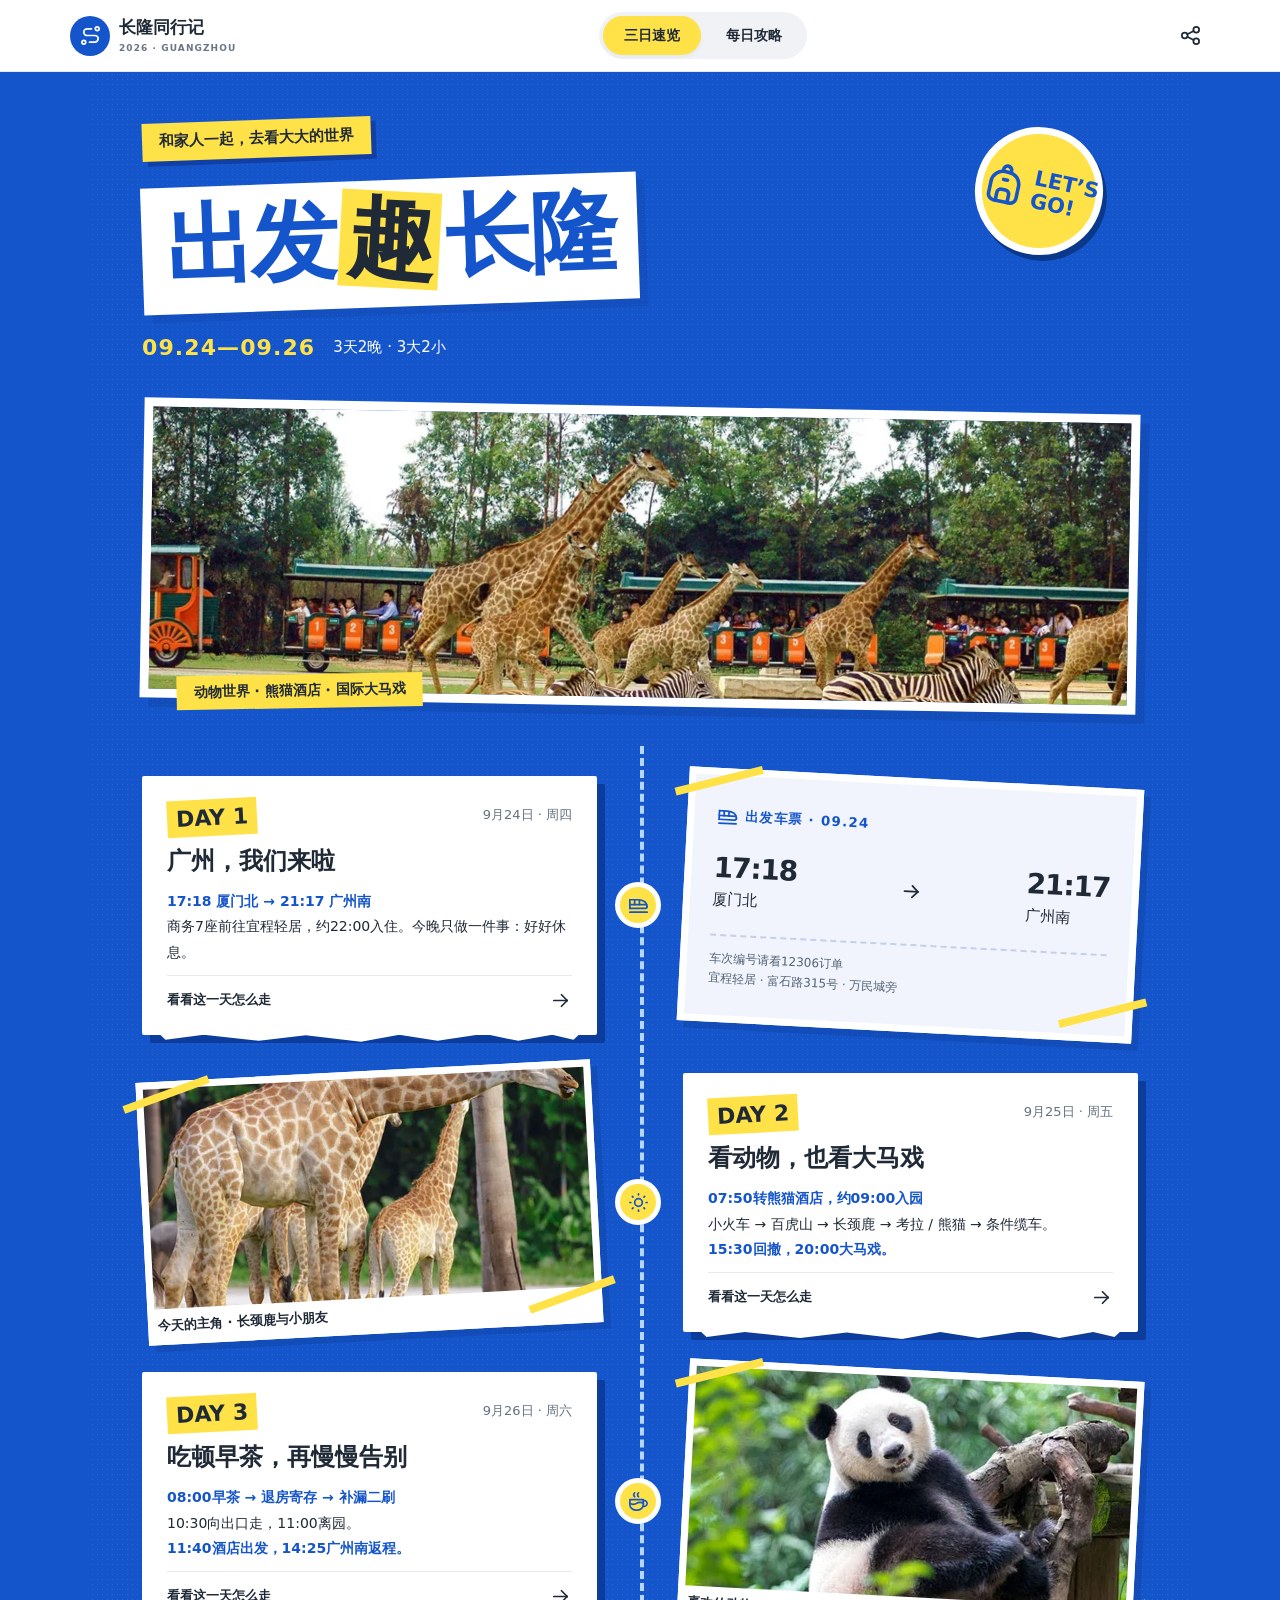
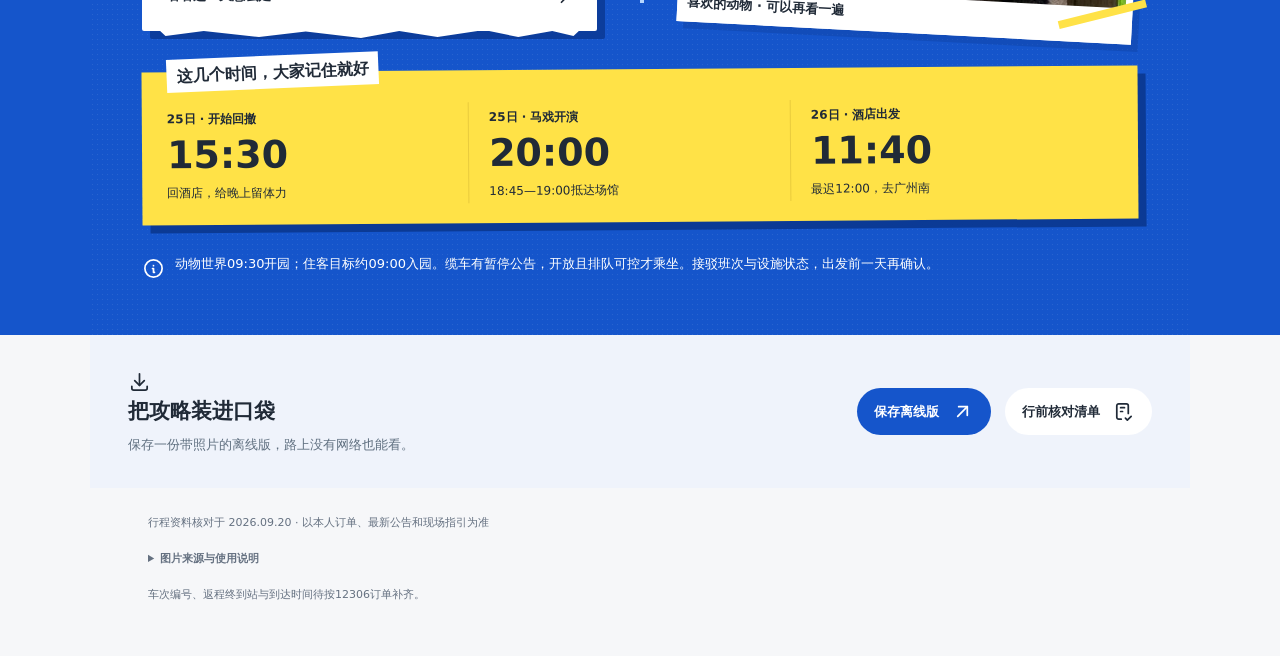
==== offline.html @ e98b6d0e "Publish illustrated Chimelong family guide and offline edition" ====
<!doctype html>
<html lang="zh-CN">
<head><meta charset="utf-8"><meta name="viewport" content="width=device-width,initial-scale=1,viewport-fit=cover"><meta name="theme-color" content="#1754c7"><meta name="description" content="广州长隆亲子行，三天两晚的家庭旅行手册。三日速览、每日路线、缆车与大马戏安排。"><title>出发趣长隆 · 家庭旅行手册</title><style>/* Inspired by the supplied travel poster and travel-journal references.
   Poster: cobalt / yellow / paper. Journal: white / ink / yellow marker.
   Motion 2, density 4. Cards 18px; controls pills; poster paper stays square. */
:root{--blue:#1555cb;--deep:#103f9f;--yellow:#ffe247;--ink:#202a37;--muted:#657181;--line:#e8ebee;--green:#24846b;--nav:72px;color-scheme:light}*{box-sizing:border-box}html{scroll-behavior:smooth;scroll-padding-top:150px}body{margin:0;background:#f6f7f9;color:var(--ink);font-family:system-ui,-apple-system,"PingFang SC","Microsoft YaHei",sans-serif;line-height:1.7}button,a{-webkit-tap-highlight-color:transparent}button,input{font:inherit}button,a,summary{touch-action:manipulation}button{cursor:pointer}button:active{transform:scale(.98)}a{color:inherit}img{display:block;max-width:100%;object-fit:cover}.icon{width:23px;height:23px;flex-shrink:0;vertical-align:middle;stroke-width:1.8}button{color:inherit}button:focus-visible,a:focus-visible,summary:focus-visible{outline:3px solid #ee9710;outline-offset:4px}[hidden]{display:none!important}.skip{position:fixed;top:-60px;left:15px;background:white;padding:10px;z-index:100}.skip:focus{top:8px}.topbar{height:var(--nav);background:#fff;display:flex;align-items:center;justify-content:space-between;padding:0 max(24px,calc((100vw - 1140px)/2));gap:20px;position:sticky;top:0;z-index:20;border-bottom:1px solid var(--line)}.brand{display:flex;align-items:center;gap:9px;text-decoration:none;font-size:17px;font-weight:850;line-height:1.25;white-space:nowrap}.brand small{display:block;font-size:9px;color:#697687;letter-spacing:.12em;margin-top:5px}.brand-icon{width:40px;height:40px;display:grid;place-items:center;color:white;background:var(--blue);border-radius:50%}.mode-switch{display:flex;background:#f0f2f5;border-radius:30px;padding:4px;gap:4px}.mode-switch button{border:0;background:transparent;padding:8px 21px;font-weight:750;font-size:14px;border-radius:25px;white-space:nowrap}.mode-switch button[aria-selected=true]{background:var(--yellow);box-shadow:0 2px 4px #1829480d}.icon-button{height:40px;width:40px;border:0;background:transparent;border-radius:50%;display:grid;place-items:center}.icon-button:hover{background:#f1f3f7}#quick{background:var(--blue);overflow:hidden}.poster{max-width:1100px;margin:auto;padding:48px 52px 55px;background-color:var(--blue);background-image:radial-gradient(#ffffff16 .7px,transparent .7px);background-size:5px 5px}.poster-head{position:relative;padding-bottom:36px}.ribbon{display:table;font-size:15px;font-weight:850;background:var(--yellow);padding:6px 17px;transform:rotate(-2deg);margin-bottom:22px;box-shadow:5px 5px 0 #113fa5}.poster h1{display:table;position:relative;font-size:clamp(44px,7.5vw,88px);font-weight:950;letter-spacing:-.04em;line-height:1.35;background:#fff;color:var(--blue);padding:0 24px 8px;transform:rotate(-2deg);margin:0;box-shadow:8px 8px 0 #0e3c973d}.poster h1 span{display:inline-block;color:var(--ink);background:var(--yellow);padding:0 8px;transform:rotate(5deg);margin:0 5px;line-height:1.1}.poster-meta{display:flex;align-items:center;gap:18px;color:#fff;margin-top:23px;font-size:15px}.poster-meta b{font-size:22px;color:var(--yellow);letter-spacing:.05em}.hero-sticker{position:absolute;right:35px;top:7px;background:var(--yellow);color:var(--blue);border:7px solid white;width:128px;height:128px;transform:rotate(12deg);border-radius:50%;display:flex;align-items:center;justify-content:center;gap:4px;box-shadow:5px 5px 0 #0a388a}.hero-sticker .icon{width:48px;height:48px}.hero-sticker b{font-size:21px;line-height:1.1}.photo-banner{position:relative;border:9px solid white;transform:rotate(1deg);height:300px;box-shadow:9px 9px 0 #0e3c9755;margin:3px 0 40px}.photo-banner img{width:100%;height:100%;object-position:center 49%}.photo-banner span{position:absolute;bottom:-17px;left:28px;background:var(--yellow);font-size:14px;font-weight:800;padding:5px 17px;transform:rotate(-2deg)}.journey{position:relative;padding-top:30px}.journey:before{content:'';position:absolute;left:50%;top:0;bottom:30px;border-left:4px dashed #b6d6ff}.journey-day{display:grid;grid-template-columns:1fr 50px 1fr;position:relative;margin:0 0 36px;gap:18px;align-items:center}.journey-day:nth-child(even) .day-paper{grid-column:3}.journey-day:nth-child(even) .day-visual{grid-column:1;grid-row:1}.day-paper{grid-column:1;background:#fff;padding:23px 25px;box-shadow:8px 8px 0 #0c3d9c;border-radius:2px;position:relative}.day-paper:after{content:'';position:absolute;left:15px;right:15px;bottom:-7px;height:10px;background:white;clip-path:polygon(0 0,100% 0,98% 80%,93% 30%,85% 90%,77% 20%,66% 90%,57% 30%,48% 100%,35% 35%,24% 90%,11% 30%,2% 80%)}.day-paper h2{font-size:24px;line-height:1.3;margin:10px 0 12px}.day-label{display:inline-block;background:var(--yellow);padding:0 9px;transform:rotate(-3deg);font-weight:900;font-size:22px}.day-date{float:right;font-size:13px;padding-top:5px;color:var(--muted)}.day-paper p{font-size:14px;line-height:1.8;margin:10px 0}.day-paper strong{color:var(--blue)}.day-paper .read-day{border:0;border-top:1px solid var(--line);padding:13px 0 0;background:transparent;width:100%;text-align:left;font-size:13px;font-weight:750;display:flex;justify-content:space-between;align-items:center}.day-pin{grid-column:2;grid-row:1;background:var(--yellow);border:5px solid white;width:46px;height:46px;border-radius:50%;display:grid;place-items:center;z-index:1;color:var(--blue)}.day-visual{grid-column:3;grid-row:1;transform:rotate(3deg);position:relative}.journey-day:nth-child(even) .day-visual{transform:rotate(-3deg)}.day-visual figure{margin:0;border:7px solid white;background:white;box-shadow:7px 7px 0 #0d3d9959}.day-visual img{width:100%;height:220px}.day-visual figcaption{font-size:13px;font-weight:800;padding:6px 3px 1px}.day-visual:before,.day-visual:after{content:'';position:absolute;z-index:2;background:var(--yellow);height:8px;width:90px;top:9px;left:-15px;transform:rotate(-17deg)}.day-visual:after{top:auto;bottom:25px;left:auto;right:-15px;transform:rotate(-17deg)}.train-ticket{background:#f1f4fc;border:7px solid white;padding:26px 22px;box-shadow:7px 7px 0 #0d3d9959}.train-ticket small{font-weight:800;letter-spacing:.1em;color:var(--blue)}.ticket-stations{display:flex;justify-content:space-between;align-items:center;gap:10px;margin-top:22px}.ticket-stations div{display:flex;flex-direction:column}.ticket-stations b{font-size:28px;letter-spacing:-.04em;line-height:1.3}.ticket-stations span{font-size:15px}.ticket-bottom{border-top:2px dashed #c3d0e9;margin-top:22px;padding-top:12px;font-size:12px;color:#526274}.remember{background:var(--yellow);padding:24px 25px 20px;margin-top:35px;box-shadow:8px 8px 0 #0b3a95;transform:rotate(-.4deg)}.paper-label{display:table;background:white;padding:3px 10px;font-weight:850;margin-top:-40px;transform:rotate(-2deg)}.time-grid{display:grid;grid-template-columns:repeat(3,1fr);gap:20px;padding-top:15px}.time-grid>div{border-right:1px solid #b8982850}.time-grid>div:last-child{border:0}.time-grid small{font-size:12px;font-weight:700}.time-grid b{font-size:38px;display:block;font-variant-numeric:tabular-nums;line-height:1.3}.time-grid p{font-size:12px;margin:2px 0}.quick-note{color:white;display:flex;gap:10px;margin-top:30px}.quick-note p{margin:0;font-size:13px;line-height:1.9}.quick-note .icon{margin-top:4px}.journal-cover{height:360px;position:relative;background:#223b31;overflow:hidden}.journal-cover>img{height:100%;width:100%;object-position:center 56%;filter:brightness(.65)}.journal-cover:after{content:'';position:absolute;inset:0;background:linear-gradient(90deg,#11252299,transparent 90%)}.journal-cover>div{position:absolute;left:max(28px,calc((100vw - 1080px)/2));top:55px;z-index:1;color:white}.cover-tag{font-size:13px;border-bottom:3px solid var(--yellow);padding-bottom:4px}.journal-cover h1{font-size:44px;line-height:1.25;margin:17px 0;font-weight:850;letter-spacing:-.03em}.journal-cover p{font-size:15px}.journal-shell{max-width:1100px;margin:auto;background:white;padding:0 38px 60px}.trip-facts{display:grid;grid-template-columns:repeat(4,1fr);position:relative;margin-top:-30px;z-index:2;background:#fff;box-shadow:0 6px 28px #2437470d;border-radius:18px;padding:20px 0;border:1px solid #edf0f3}.trip-facts>div{padding:0 20px;border-right:1px solid var(--line)}.trip-facts>div:last-child{border:0}.trip-facts small{font-size:12px;color:var(--muted);display:block}.trip-facts b{font-size:16px}.journal-layout{display:grid;grid-template-columns:180px minmax(0,1fr);gap:40px;margin-top:32px}.side-nav{position:sticky;top:104px;height:fit-content;display:flex;flex-direction:column;gap:5px;padding-top:15px;font-size:14px}.side-nav>span{font-weight:850;margin:0 0 16px 12px}.side-nav button,.side-nav a{background:transparent;border:0;border-radius:10px;text-align:left;text-decoration:none;padding:9px 12px;font-size:13px}.side-nav button.active{background:#fff5c7;font-weight:800}.side-nav p{font-size:12px;color:var(--muted);padding:0 12px;line-height:1.9}.journal-main{min-width:0}.day-tabs{display:flex;gap:10px;position:sticky;top:var(--nav);z-index:10;padding:12px 0;background:#fffffffa;border-bottom:1px solid var(--line)}.day-tabs button{border:0;border-radius:12px;padding:8px 20px;font-size:14px;font-weight:850;background:#f3f4f6;display:flex;gap:9px;align-items:center;white-space:nowrap}.day-tabs small{font-size:11px;font-weight:500;color:#53616f}.day-tabs button[aria-selected=true]{background:#fff0a6}.day-intro{padding:26px 0 22px}.day-intro h2{font-size:26px;line-height:1.5;margin:0 0 10px;letter-spacing:-.025em}.day-intro p{font-size:15px;color:#536171;margin:0;line-height:1.9}mark{background:linear-gradient(transparent 61%,var(--yellow) 61%,var(--yellow) 90%,transparent 90%);color:inherit;padding:0 3px}.timeline{position:relative;padding-left:33px}.timeline:before{content:'';position:absolute;top:21px;bottom:30px;left:10px;width:2px;background:#e8eeee}.stop{position:relative;margin:0 0 24px;padding:18px 20px;border-radius:18px;border:1px solid #edf0f0;box-shadow:0 4px 18px #25383206;background:#fff}.stop-marker{position:absolute;left:-39px;top:20px;width:31px;height:31px;display:grid;place-items:center;border:4px solid white;border-radius:50%;background:var(--green);color:white}.stop-marker .icon{width:17px;height:17px;stroke-width:2}.stop-head{display:flex;justify-content:space-between;gap:10px;align-items:flex-start}.stop-head .time{font-size:12px;color:var(--green);font-weight:800;letter-spacing:.02em}.stop h3{font-size:20px;line-height:1.45;margin:4px 0 8px;font-weight:850}.map-link{font-size:11px;text-decoration:none;display:grid;justify-items:center;flex-shrink:0;gap:1px;color:#495b67;padding:5px}.map-link .icon{width:22px;height:22px}.stop>p{font-size:15px;line-height:1.9;margin:0 0 12px}.stop .hint{background:#fff8d8;color:#63551f;border-radius:10px;padding:10px 12px;font-size:12px;line-height:1.8;margin:12px 0 0}.gallery{display:grid;grid-auto-flow:column;grid-auto-columns:minmax(0,1fr);gap:7px;overflow:hidden;margin-top:13px}.photo-button{border:0;padding:0;background:#eaf0ef;border-radius:10px;overflow:hidden;position:relative;min-width:0}.photo-button img{width:100%;height:155px;transition:transform .25s}.photo-button:hover img{transform:scale(1.04)}.photo-button>span{position:absolute;bottom:5px;right:6px;background:#183129a3;color:white;border-radius:50%;width:26px;height:26px;display:grid;place-items:center}.photo-button .icon{width:15px;height:15px}.gallery.single .photo-button img{height:240px}.transfer{display:flex;align-items:center;gap:10px;color:#546674;font-size:12px;background:#f5f7f8;border-radius:12px;padding:12px 15px;margin:0 0 22px 0;position:relative}.transfer>.icon{color:var(--green)}.transfer span{display:block;line-height:1.7}.stop details{margin-top:11px;border-top:1px solid var(--line);padding-top:10px;font-size:13px}.stop summary{cursor:pointer;color:#3e5267;font-weight:700}.stop details p{font-size:13px;line-height:1.9;color:#526170;margin:10px 0 0}.inline-source{font-size:11px;margin-top:12px;display:flex;gap:10px;flex-wrap:wrap;color:#697887}.inline-source a{text-decoration:underline;text-underline-offset:3px}.day-end{display:flex;justify-content:space-between;align-items:center;border:0;background:#fff1ad;border-radius:13px;padding:15px 18px;width:100%;font-size:14px;font-weight:800;margin-bottom:30px}#handbook{padding-top:28px;scroll-margin-top:20px}#handbook h2{font-size:24px;margin:0}#handbook>.muted{font-size:14px;margin:5px 0 20px}.muted{color:var(--muted)}.note-group{border-top:1px solid var(--line);padding:17px 0}.note-group>summary{font-size:15px;font-weight:800;cursor:pointer;list-style:none;display:flex;align-items:center;justify-content:space-between}.note-group summary .summary-title{display:flex;gap:12px;align-items:center}.note-group>summary .icon{width:21px;height:21px}.note-group[open]>summary>.icon{transform:rotate(180deg)}.note-block{padding:12px 0;font-size:13px}.note-block h4{margin:0 0 6px;font-size:14px}.note-block p{margin:0;color:#526170;line-height:1.9;white-space:pre-line}.travel-tools{max-width:1100px;margin:0 auto;background:#eff3fb;display:flex;flex-wrap:wrap;align-items:center;gap:14px;padding:32px 38px}.travel-tools>div{flex:1;min-width:250px}.travel-tools>div>.icon{display:none}.travel-tools h2{font-size:21px;margin:0 0 4px}.travel-tools p{font-size:13px;color:#607080;margin:0}.download-button,.checklist-button{border:0;border-radius:25px;padding:12px 17px;display:flex;align-items:center;gap:12px;font-size:13px;font-weight:800;text-decoration:none;white-space:nowrap}.download-button{background:var(--blue);color:white}.checklist-button{background:white;color:var(--ink)}footer{max-width:1024px;margin:25px auto 50px;font-size:11px;color:#657181;padding:0 20px;line-height:1.9}footer summary{cursor:pointer;font-weight:700}footer details{padding:8px 0}footer p{margin:7px 0}#credits{display:flex;flex-wrap:wrap;gap:8px 14px}dialog{border:0;border-radius:22px;padding:28px;color:var(--ink);max-width:min(640px,calc(100vw - 28px));max-height:85dvh;box-shadow:0 15px 70px #142b4b30}dialog::backdrop{background:#172233a8;backdrop-filter:blur(3px)}.close-dialog{position:absolute;right:12px;top:12px;width:36px;height:36px;display:grid;place-items:center;background:white;border:1px solid var(--line);border-radius:50%;z-index:1}#photo-dialog{padding:0;border-radius:16px;width:840px;max-width:calc(100vw - 24px);background:#fff}#photo-dialog>img{width:100%;max-height:72dvh;object-fit:contain;background:#0d1718}#photo-dialog>p{font-size:13px;margin:13px 20px}#check-dialog h2{font-size:24px;margin:6px 35px 7px 0}#check-dialog>.muted{font-size:13px}.check-item{display:flex;gap:12px;padding:13px 0;border-bottom:1px solid var(--line);font-size:14px;align-items:flex-start}.check-item input{width:20px;height:20px;accent-color:var(--blue);flex-shrink:0;margin-top:3px}.check-item:has(:checked) span{color:#84908d;text-decoration:line-through}.check-progress{font-size:13px;font-weight:800;color:var(--green)}#check-dialog>small{font-size:11px;color:var(--muted)}#toast{position:fixed;left:50%;bottom:30px;transform:translateX(-50%);background:#202b38;color:white;border-radius:30px;padding:12px 20px;font-size:13px;z-index:100;opacity:0;pointer-events:none;transition:opacity .2s;max-width:90vw;white-space:nowrap}#toast.show{opacity:1}
@media(max-width:767px){:root{--nav:64px}.topbar{padding:0 13px;gap:9px}.brand{font-size:14px;gap:7px}.brand-icon{width:32px;height:32px}.brand-icon .icon{width:20px;height:20px}.brand small{font-size:7px;letter-spacing:.06em}.mode-switch{gap:0;padding:3px}.mode-switch button{padding:8px 12px;font-size:12px}.share-btn{width:30px;height:36px}.share-btn .icon{width:20px}.poster{padding:30px 22px 36px}.poster-head{padding-bottom:20px}.ribbon{font-size:11px;padding:5px 10px;margin-bottom:17px}.poster h1{font-size:clamp(34px,10vw,64px);padding:2px 10px 7px;max-width:100%;white-space:nowrap}.poster h1 span{margin:0 3px;padding:0 5px}.hero-sticker{width:65px;height:65px;border-width:4px;right:0;top:-6px;transform:rotate(15deg)}.hero-sticker .icon{width:26px;height:26px}.hero-sticker b{font-size:11px}.poster-meta{margin-top:19px;gap:10px;font-size:11px}.poster-meta b{font-size:16px}.photo-banner{height:190px;border-width:6px;margin:8px 0 33px}.photo-banner span{left:10px;font-size:10px;padding:4px 10px;bottom:-15px}.journey{padding-top:0}.journey:before{left:14px;top:0;bottom:20px;border-width:3px}.journey-day{display:grid;grid-template-columns:30px minmax(0,1fr);gap:0 14px;margin-bottom:31px;align-items:start}.day-paper,.journey-day:nth-child(even) .day-paper{grid-column:2;grid-row:1;padding:18px 18px 14px}.day-pin{grid-column:1;grid-row:1;left:-3px;top:20px;width:35px;height:35px;border-width:4px;position:relative}.day-pin .icon{width:18px;height:18px}.day-visual,.journey-day:nth-child(even) .day-visual{grid-column:2;grid-row:2;margin:16px 5px 0;transform:rotate(2deg)}.day-visual img{height:160px}.day-visual figure{border-width:5px}.day-visual figcaption{font-size:11px;padding:5px 3px 1px}.day-paper h2{font-size:22px;margin:10px 0}.day-label{font-size:18px}.day-date{font-size:11px;padding-top:2px}.day-paper p{font-size:13px;line-height:1.85}.day-paper .read-day{font-size:12px;padding-top:10px}.train-ticket{padding:16px 14px;border-width:5px}.train-ticket small{font-size:10px}.ticket-stations{margin-top:13px}.ticket-stations b{font-size:26px}.ticket-stations span{font-size:12px}.ticket-bottom{margin-top:14px;padding-top:9px;font-size:11px}.remember{padding:19px 16px 18px;margin-top:43px}.paper-label{font-size:13px;max-width:100%;margin-top:-35px}.time-grid{gap:10px;grid-template-columns:1fr;padding-top:11px}.time-grid>div{display:grid;grid-template-columns:1fr 90px;border-right:0;border-bottom:1px solid #b8982850;padding:8px 0}.time-grid small{font-size:12px;align-self:end}.time-grid b{grid-column:2;grid-row:1 / span 2;font-size:30px;text-align:right}.time-grid p{grid-column:1;font-size:11px}.quick-note{gap:8px;margin-top:24px}.quick-note p{font-size:11px;line-height:1.9}.quick-note .icon{width:19px;height:19px}.journal-cover{height:280px}.journal-cover>div{left:23px;top:35px}.journal-cover h1{font-size:34px;margin:15px 0}.journal-cover p{font-size:12px;margin:14px 20px 0 0}.cover-tag{font-size:11px}.journal-shell{padding:0 16px 35px}.trip-facts{margin-top:-24px;padding:15px 0;border-radius:15px}.trip-facts>div{padding:0 9px;text-align:center}.trip-facts small{font-size:10px}.trip-facts b{font-size:12px;white-space:nowrap}.journal-layout{display:block;margin-top:15px}.side-nav{display:none}.day-tabs{gap:8px;padding:10px 0;margin:0 -1px}.day-tabs button{padding:9px 11px;gap:5px;font-size:12px;flex:1;justify-content:center}.day-tabs small{font-size:9px}.day-intro{padding:23px 4px 20px}.day-intro h2{font-size:23px}.day-intro p{font-size:14px;line-height:1.9}.timeline{padding-left:27px}.timeline:before{left:8px}.stop{padding:16px 14px;border-radius:16px;margin-bottom:20px}.stop-marker{left:-33px;width:28px;height:28px;top:18px}.stop-marker .icon{width:16px;height:16px}.stop h3{font-size:18px;margin:4px 0 8px}.stop-head .time{font-size:11px}.stop>p{font-size:14px;line-height:1.9}.stop .hint{font-size:12px}.gallery{gap:5px;overflow:auto;grid-auto-columns:calc(50% - 3px);scroll-snap-type:x mandatory;padding-bottom:1px}.gallery.single{grid-auto-columns:100%}.photo-button{scroll-snap-align:start;border-radius:8px}.photo-button img{height:125px}.gallery.single .photo-button img{height:190px}.transfer{font-size:11px;padding:10px 12px;line-height:1.8}.map-link{font-size:10px;padding:3px 0 3px 6px}.map-link .icon{width:19px;height:19px}.stop details p{font-size:12px}.stop summary{font-size:12px}.day-end{font-size:13px}.travel-tools{padding:26px 22px;gap:12px}.travel-tools>div{flex-basis:100%;margin-bottom:8px}.travel-tools h2{font-size:20px}.travel-tools p{font-size:12px}.download-button,.checklist-button{padding:11px 14px;font-size:12px;gap:7px}.download-button .icon,.checklist-button .icon{width:18px;height:18px}footer{font-size:10px;margin:23px auto 30px}dialog{padding:22px}#check-dialog h2{font-size:21px}.check-item{font-size:13px}#toast{font-size:12px}}
@media(max-width:360px){.brand small{display:none}.brand-icon{display:none}.mode-switch button{padding:8px 10px}.poster{padding-inline:18px}.hero-sticker{display:none}.poster-meta{font-size:10px;gap:8px}.day-tabs button{padding-inline:8px}.trip-facts b{font-size:11px}}
@media(prefers-reduced-motion:reduce){html{scroll-behavior:auto}*,*:before,*:after{transition:none!important;animation:none!important}}@media print{.topbar,.travel-tools,footer,.side-nav,.day-tabs,.share-btn,.read-day,.day-end{display:none!important}.poster{max-width:100%}.journal-cover{height:220px}.journal-layout{display:block}.stop,.journey-day{break-inside:avoid}dialog{display:none}}
</style></head>
<body>
<a class="skip" href="#content">跳到行程</a>
<header class="topbar"><a class="brand" href="#" aria-label="回到攻略首页"><span class="brand-icon" data-icon="route"></span><span>长隆同行记<small>2026 · GUANGZHOU</small></span></a><div class="mode-switch" role="tablist" aria-label="选择阅读版本"><button id="quick-tab" role="tab" aria-selected="true" aria-controls="quick" data-mode="quick">三日速览</button><button id="detail-tab" role="tab" aria-selected="false" aria-controls="detail" data-mode="detail">每日攻略</button></div><button class="icon-button share-btn" aria-label="分享攻略" data-icon="share"></button></header>
<main id="content">
<section id="quick" role="tabpanel" aria-labelledby="quick-tab">
 <div class="poster">
  <div class="poster-head"><div class="ribbon">和家人一起，去看大大的世界</div><h1>出发<span>趣</span>长隆</h1><div class="poster-meta"><b>09.24—09.26</b><span>3天2晚 · 3大2小</span></div><div class="hero-sticker"><span data-icon="backpack"></span><b>LET’S<br>GO!</b></div></div>
  <div class="photo-banner"><img src="[data-uri]" alt="长隆野生动物世界草原区的长颈鹿与斑马" width="1050" height="698"><span>动物世界 · 熊猫酒店 · 国际大马戏</span></div>
  <div class="journey" id="quick-days"></div>
  <div class="remember"><span class="paper-label">这几个时间，大家记住就好</span><div class="time-grid"><div><small>25日 · 开始回撤</small><b>15:30</b><p>回酒店，给晚上留体力</p></div><div><small>25日 · 马戏开演</small><b>20:00</b><p>18:45—19:00抵达场馆</p></div><div><small>26日 · 酒店出发</small><b>11:40</b><p>最迟12:00，去广州南</p></div></div></div>
  <div class="quick-note"><span data-icon="info-circle"></span><p>动物世界09:30开园；住客目标约09:00入园。缆车有暂停公告，开放且排队可控才乘坐。接驳班次与设施状态，出发前一天再确认。</p></div>
 </div>
</section>
<section id="detail" role="tabpanel" aria-labelledby="detail-tab" hidden>
 <div class="journal-cover"><img src="[data-uri]" alt="长隆野生动物世界草原区" width="1050" height="698"><div><span class="cover-tag">家庭旅行手册</span><h1>广州长隆，<br>和孩子慢慢玩。</h1><p>把喜欢的动物看两遍，把休息也排进行程。</p></div></div>
 <div class="journal-shell"><div class="trip-facts"><div><small>出行日期</small><b>9.24—9.26</b></div><div><small>同行人数</small><b>3大2小</b></div><div><small>旅行节奏</small><b>亲子慢游</b></div><div><small>核心体验</small><b>动物 + 马戏</b></div></div>
 <div class="journal-layout"><aside class="side-nav"><span>我们的三天</span><button data-day="0">01 · 抵达广州</button><button data-day="1">02 · 动物与马戏</button><button data-day="2">03 · 早茶与返程</button><a href="#handbook">随手查备忘</a><p>游览时间均为建议窗口，随孩子状态调整。</p></aside><div class="journal-main">
 <nav class="day-tabs" aria-label="每日行程" role="tablist"><button id="day-tab-0" role="tab" aria-controls="day-content" data-day="0" aria-selected="true">DAY 1<small>9月24日</small></button><button id="day-tab-1" role="tab" aria-controls="day-content" data-day="1" aria-selected="false">DAY 2<small>9月25日</small></button><button id="day-tab-2" role="tab" aria-controls="day-content" data-day="2" aria-selected="false">DAY 3<small>9月26日</small></button></nav>
 <article id="day-content" role="tabpanel" aria-labelledby="day-tab-0"></article>
 <section id="handbook"><h2><mark>随手查</mark>旅行备忘</h2><p class="muted">用到时点开，行程里的问题在这里找。</p><div id="note-groups"></div></section>
 </div></div></div>
</section>
<section class="travel-tools"><div><span data-icon="download"></span><h2>把攻略装进口袋</h2><p>保存一份带照片的离线版，路上没有网络也能看。</p></div><a class="download-button" href="offline.html" download="广州长隆亲子行_图文离线版.html">保存离线版 <span data-icon="arrow-up-right"></span></a><button class="checklist-button">行前核对清单 <span data-icon="checklist"></span></button></section>
</main>
<footer><p>行程资料核对于 2026.09.20 · 以本人订单、最新公告和现场指引为准</p><details><summary>图片来源与使用说明</summary><p>本页配图来自长隆官方网站，用于介绍相应目的地，并非本次旅行实拍；照片不代表设施当日开放状态。图片版权归原权利人所有。本攻略为家庭出行整理，与景区无隶属关系。</p><div id="credits"></div><p>界面图标：Tabler Icons（MIT）。<a href="https://github.com/tabler/tabler-icons" target="_blank" rel="noopener">查看图标来源</a></p></details><p>车次编号、返程终到站与到达时间待按12306订单补齐。</p></footer>
<dialog id="photo-dialog"><button class="close-dialog" aria-label="关闭照片" data-icon="x"></button><img alt=""><p></p></dialog>
<dialog id="check-dialog"><button class="close-dialog" aria-label="关闭清单" data-icon="x"></button><h2>出发前，再看一眼</h2><p class="muted">大家各自保存一份，现场少翻订单。</p><div id="check-items"></div><p class="check-progress" aria-live="polite"></p><small>勾选仅保存在当前设备；文件预览或隐私模式可能不保留。</small></dialog>
<div id="toast" role="status" aria-live="polite"></div><noscript><p>此图文版需要启用JavaScript显示时间轴。你也可以使用已经提供的PDF版攻略。</p></noscript>
<script>const ICONS = {"map-pin": "<svg\n  xmlns=\"http://www.w3.org/2000/svg\"\n  width=\"24\"\n  height=\"24\"\n  viewBox=\"0 0 24 24\"\n  fill=\"none\"\n  stroke=\"currentColor\"\n  stroke-width=\"2\"\n  stroke-linecap=\"round\"\n  stroke-linejoin=\"round\"\n  class=\"icon icon-tabler icons-tabler-outline icon-tabler-map-pin\"\n>\n  <path stroke=\"none\" d=\"M0 0h24v24H0z\" fill=\"none\"/>\n  <path d=\"M9 11a3 3 0 1 0 6 0a3 3 0 0 0 -6 0\" />\n  <path d=\"M17.657 16.657l-4.243 4.243a2 2 0 0 1 -2.827 0l-4.244 -4.243a8 8 0 1 1 11.314 0z\" />\n</svg>", "train": "<svg\n  xmlns=\"http://www.w3.org/2000/svg\"\n  width=\"24\"\n  height=\"24\"\n  viewBox=\"0 0 24 24\"\n  fill=\"none\"\n  stroke=\"currentColor\"\n  stroke-width=\"2\"\n  stroke-linecap=\"round\"\n  stroke-linejoin=\"round\"\n  class=\"icon icon-tabler icons-tabler-outline icon-tabler-train\"\n>\n  <path stroke=\"none\" d=\"M0 0h24v24H0z\" fill=\"none\"/>\n  <path d=\"M21 13c0 -3.87 -3.37 -7 -10 -7h-8\" />\n  <path d=\"M3 15h16a2 2 0 0 0 2 -2\" />\n  <path d=\"M3 6v5h17.5\" />\n  <path d=\"M3 11v4\" />\n  <path d=\"M8 11v-5\" />\n  <path d=\"M13 11v-4.5\" />\n  <path d=\"M3 19h18\" />\n</svg>", "bus": "<svg\n  xmlns=\"http://www.w3.org/2000/svg\"\n  width=\"24\"\n  height=\"24\"\n  viewBox=\"0 0 24 24\"\n  fill=\"none\"\n  stroke=\"currentColor\"\n  stroke-width=\"2\"\n  stroke-linecap=\"round\"\n  stroke-linejoin=\"round\"\n  class=\"icon icon-tabler icons-tabler-outline icon-tabler-bus\"\n>\n  <path stroke=\"none\" d=\"M0 0h24v24H0z\" fill=\"none\"/>\n  <path d=\"M6 17m-2 0a2 2 0 1 0 4 0a2 2 0 1 0 -4 0\" />\n  <path d=\"M18 17m-2 0a2 2 0 1 0 4 0a2 2 0 1 0 -4 0\" />\n  <path d=\"M4 17h-2v-11a1 1 0 0 1 1 -1h14a5 7 0 0 1 5 7v5h-2m-4 0h-8\" />\n  <path d=\"M16 5l1.5 7l4.5 0\" />\n  <path d=\"M2 10l15 0\" />\n  <path d=\"M7 5l0 5\" />\n  <path d=\"M12 5l0 5\" />\n</svg>", "building": "<svg\n  xmlns=\"http://www.w3.org/2000/svg\"\n  width=\"24\"\n  height=\"24\"\n  viewBox=\"0 0 24 24\"\n  fill=\"none\"\n  stroke=\"currentColor\"\n  stroke-width=\"2\"\n  stroke-linecap=\"round\"\n  stroke-linejoin=\"round\"\n  class=\"icon icon-tabler icons-tabler-outline icon-tabler-building\"\n>\n  <path stroke=\"none\" d=\"M0 0h24v24H0z\" fill=\"none\"/>\n  <path d=\"M3 21l18 0\" />\n  <path d=\"M9 8l1 0\" />\n  <path d=\"M9 12l1 0\" />\n  <path d=\"M9 16l1 0\" />\n  <path d=\"M14 8l1 0\" />\n  <path d=\"M14 12l1 0\" />\n  <path d=\"M14 16l1 0\" />\n  <path d=\"M5 21v-16a2 2 0 0 1 2 -2h10a2 2 0 0 1 2 2v16\" />\n</svg>", "bed": "<svg\n  xmlns=\"http://www.w3.org/2000/svg\"\n  width=\"24\"\n  height=\"24\"\n  viewBox=\"0 0 24 24\"\n  fill=\"none\"\n  stroke=\"currentColor\"\n  stroke-width=\"2\"\n  stroke-linecap=\"round\"\n  stroke-linejoin=\"round\"\n  class=\"icon icon-tabler icons-tabler-outline icon-tabler-bed\"\n>\n  <path stroke=\"none\" d=\"M0 0h24v24H0z\" fill=\"none\"/>\n  <path d=\"M7 9m-2 0a2 2 0 1 0 4 0a2 2 0 1 0 -4 0\" />\n  <path d=\"M22 17v-3h-20\" />\n  <path d=\"M2 8v9\" />\n  <path d=\"M12 14h10v-2a3 3 0 0 0 -3 -3h-7v5z\" />\n</svg>", "ticket": "<svg\n  xmlns=\"http://www.w3.org/2000/svg\"\n  width=\"24\"\n  height=\"24\"\n  viewBox=\"0 0 24 24\"\n  fill=\"none\"\n  stroke=\"currentColor\"\n  stroke-width=\"2\"\n  stroke-linecap=\"round\"\n  stroke-linejoin=\"round\"\n  class=\"icon icon-tabler icons-tabler-outline icon-tabler-ticket\"\n>\n  <path stroke=\"none\" d=\"M0 0h24v24H0z\" fill=\"none\"/>\n  <path d=\"M15 5l0 2\" />\n  <path d=\"M15 11l0 2\" />\n  <path d=\"M15 17l0 2\" />\n  <path d=\"M5 5h14a2 2 0 0 1 2 2v3a2 2 0 0 0 0 4v3a2 2 0 0 1 -2 2h-14a2 2 0 0 1 -2 -2v-3a2 2 0 0 0 0 -4v-3a2 2 0 0 1 2 -2\" />\n</svg>", "sun": "<svg\n  xmlns=\"http://www.w3.org/2000/svg\"\n  width=\"24\"\n  height=\"24\"\n  viewBox=\"0 0 24 24\"\n  fill=\"none\"\n  stroke=\"currentColor\"\n  stroke-width=\"2\"\n  stroke-linecap=\"round\"\n  stroke-linejoin=\"round\"\n  class=\"icon icon-tabler icons-tabler-outline icon-tabler-sun\"\n>\n  <path stroke=\"none\" d=\"M0 0h24v24H0z\" fill=\"none\"/>\n  <path d=\"M12 12m-4 0a4 4 0 1 0 8 0a4 4 0 1 0 -8 0\" />\n  <path d=\"M3 12h1m8 -9v1m8 8h1m-9 8v1m-6.4 -15.4l.7 .7m12.1 -.7l-.7 .7m0 11.4l.7 .7m-12.1 -.7l-.7 .7\" />\n</svg>", "moon": "<svg\n  xmlns=\"http://www.w3.org/2000/svg\"\n  width=\"24\"\n  height=\"24\"\n  viewBox=\"0 0 24 24\"\n  fill=\"none\"\n  stroke=\"currentColor\"\n  stroke-width=\"2\"\n  stroke-linecap=\"round\"\n  stroke-linejoin=\"round\"\n  class=\"icon icon-tabler icons-tabler-outline icon-tabler-moon\"\n>\n  <path stroke=\"none\" d=\"M0 0h24v24H0z\" fill=\"none\"/>\n  <path d=\"M12 3c.132 0 .263 0 .393 0a7.5 7.5 0 0 0 7.92 12.446a9 9 0 1 1 -8.313 -12.454z\" />\n</svg>", "arrow-right": "<svg\n  xmlns=\"http://www.w3.org/2000/svg\"\n  width=\"24\"\n  height=\"24\"\n  viewBox=\"0 0 24 24\"\n  fill=\"none\"\n  stroke=\"currentColor\"\n  stroke-width=\"2\"\n  stroke-linecap=\"round\"\n  stroke-linejoin=\"round\"\n  class=\"icon icon-tabler icons-tabler-outline icon-tabler-arrow-right\"\n>\n  <path stroke=\"none\" d=\"M0 0h24v24H0z\" fill=\"none\"/>\n  <path d=\"M5 12l14 0\" />\n  <path d=\"M13 18l6 -6\" />\n  <path d=\"M13 6l6 6\" />\n</svg>", "arrow-up-right": "<svg\n  xmlns=\"http://www.w3.org/2000/svg\"\n  width=\"24\"\n  height=\"24\"\n  viewBox=\"0 0 24 24\"\n  fill=\"none\"\n  stroke=\"currentColor\"\n  stroke-width=\"2\"\n  stroke-linecap=\"round\"\n  stroke-linejoin=\"round\"\n  class=\"icon icon-tabler icons-tabler-outline icon-tabler-arrow-up-right\"\n>\n  <path stroke=\"none\" d=\"M0 0h24v24H0z\" fill=\"none\"/>\n  <path d=\"M17 7l-10 10\" />\n  <path d=\"M8 7l9 0l0 9\" />\n</svg>", "chevron-down": "<svg\n  xmlns=\"http://www.w3.org/2000/svg\"\n  width=\"24\"\n  height=\"24\"\n  viewBox=\"0 0 24 24\"\n  fill=\"none\"\n  stroke=\"currentColor\"\n  stroke-width=\"2\"\n  stroke-linecap=\"round\"\n  stroke-linejoin=\"round\"\n  class=\"icon icon-tabler icons-tabler-outline icon-tabler-chevron-down\"\n>\n  <path stroke=\"none\" d=\"M0 0h24v24H0z\" fill=\"none\"/>\n  <path d=\"M6 9l6 6l6 -6\" />\n</svg>", "check": "<svg\n  xmlns=\"http://www.w3.org/2000/svg\"\n  width=\"24\"\n  height=\"24\"\n  viewBox=\"0 0 24 24\"\n  fill=\"none\"\n  stroke=\"currentColor\"\n  stroke-width=\"2\"\n  stroke-linecap=\"round\"\n  stroke-linejoin=\"round\"\n  class=\"icon icon-tabler icons-tabler-outline icon-tabler-check\"\n>\n  <path stroke=\"none\" d=\"M0 0h24v24H0z\" fill=\"none\"/>\n  <path d=\"M5 12l5 5l10 -10\" />\n</svg>", "x": "<svg\n  xmlns=\"http://www.w3.org/2000/svg\"\n  width=\"24\"\n  height=\"24\"\n  viewBox=\"0 0 24 24\"\n  fill=\"none\"\n  stroke=\"currentColor\"\n  stroke-width=\"2\"\n  stroke-linecap=\"round\"\n  stroke-linejoin=\"round\"\n  class=\"icon icon-tabler icons-tabler-outline icon-tabler-x\"\n>\n  <path stroke=\"none\" d=\"M0 0h24v24H0z\" fill=\"none\"/>\n  <path d=\"M18 6l-12 12\" />\n  <path d=\"M6 6l12 12\" />\n</svg>", "download": "<svg\n  xmlns=\"http://www.w3.org/2000/svg\"\n  width=\"24\"\n  height=\"24\"\n  viewBox=\"0 0 24 24\"\n  fill=\"none\"\n  stroke=\"currentColor\"\n  stroke-width=\"2\"\n  stroke-linecap=\"round\"\n  stroke-linejoin=\"round\"\n  class=\"icon icon-tabler icons-tabler-outline icon-tabler-download\"\n>\n  <path stroke=\"none\" d=\"M0 0h24v24H0z\" fill=\"none\"/>\n  <path d=\"M4 17v2a2 2 0 0 0 2 2h12a2 2 0 0 0 2 -2v-2\" />\n  <path d=\"M7 11l5 5l5 -5\" />\n  <path d=\"M12 4l0 12\" />\n</svg>", "share": "<svg\n  xmlns=\"http://www.w3.org/2000/svg\"\n  width=\"24\"\n  height=\"24\"\n  viewBox=\"0 0 24 24\"\n  fill=\"none\"\n  stroke=\"currentColor\"\n  stroke-width=\"2\"\n  stroke-linecap=\"round\"\n  stroke-linejoin=\"round\"\n  class=\"icon icon-tabler icons-tabler-outline icon-tabler-share\"\n>\n  <path stroke=\"none\" d=\"M0 0h24v24H0z\" fill=\"none\"/>\n  <path d=\"M6 12m-3 0a3 3 0 1 0 6 0a3 3 0 1 0 -6 0\" />\n  <path d=\"M18 6m-3 0a3 3 0 1 0 6 0a3 3 0 1 0 -6 0\" />\n  <path d=\"M18 18m-3 0a3 3 0 1 0 6 0a3 3 0 1 0 -6 0\" />\n  <path d=\"M8.7 10.7l6.6 -3.4\" />\n  <path d=\"M8.7 13.3l6.6 3.4\" />\n</svg>", "checklist": "<svg\n  xmlns=\"http://www.w3.org/2000/svg\"\n  width=\"24\"\n  height=\"24\"\n  viewBox=\"0 0 24 24\"\n  fill=\"none\"\n  stroke=\"currentColor\"\n  stroke-width=\"2\"\n  stroke-linecap=\"round\"\n  stroke-linejoin=\"round\"\n  class=\"icon icon-tabler icons-tabler-outline icon-tabler-checklist\"\n>\n  <path stroke=\"none\" d=\"M0 0h24v24H0z\" fill=\"none\"/>\n  <path d=\"M9.615 20h-2.615a2 2 0 0 1 -2 -2v-12a2 2 0 0 1 2 -2h8a2 2 0 0 1 2 2v8\" />\n  <path d=\"M14 19l2 2l4 -4\" />\n  <path d=\"M9 8h4\" />\n  <path d=\"M9 12h2\" />\n</svg>", "camera": "<svg\n  xmlns=\"http://www.w3.org/2000/svg\"\n  width=\"24\"\n  height=\"24\"\n  viewBox=\"0 0 24 24\"\n  fill=\"none\"\n  stroke=\"currentColor\"\n  stroke-width=\"2\"\n  stroke-linecap=\"round\"\n  stroke-linejoin=\"round\"\n  class=\"icon icon-tabler icons-tabler-outline icon-tabler-camera\"\n>\n  <path stroke=\"none\" d=\"M0 0h24v24H0z\" fill=\"none\"/>\n  <path d=\"M5 7h1a2 2 0 0 0 2 -2a1 1 0 0 1 1 -1h6a1 1 0 0 1 1 1a2 2 0 0 0 2 2h1a2 2 0 0 1 2 2v9a2 2 0 0 1 -2 2h-14a2 2 0 0 1 -2 -2v-9a2 2 0 0 1 2 -2\" />\n  <path d=\"M9 13a3 3 0 1 0 6 0a3 3 0 0 0 -6 0\" />\n</svg>", "coffee": "<svg\n  xmlns=\"http://www.w3.org/2000/svg\"\n  width=\"24\"\n  height=\"24\"\n  viewBox=\"0 0 24 24\"\n  fill=\"none\"\n  stroke=\"currentColor\"\n  stroke-width=\"2\"\n  stroke-linecap=\"round\"\n  stroke-linejoin=\"round\"\n  class=\"icon icon-tabler icons-tabler-outline icon-tabler-coffee\"\n>\n  <path stroke=\"none\" d=\"M0 0h24v24H0z\" fill=\"none\"/>\n  <path d=\"M3 14c.83 .642 2.077 1.017 3.5 1c1.423 .017 2.67 -.358 3.5 -1c.83 -.642 2.077 -1.017 3.5 -1c1.423 -.017 2.67 .358 3.5 1\" />\n  <path d=\"M8 3a2.4 2.4 0 0 0 -1 2a2.4 2.4 0 0 0 1 2\" />\n  <path d=\"M12 3a2.4 2.4 0 0 0 -1 2a2.4 2.4 0 0 0 1 2\" />\n  <path d=\"M3 10h14v5a6 6 0 0 1 -6 6h-2a6 6 0 0 1 -6 -6v-5z\" />\n  <path d=\"M16.746 16.726a3 3 0 1 0 .252 -5.555\" />\n</svg>", "tools-kitchen-2": "<svg\n  xmlns=\"http://www.w3.org/2000/svg\"\n  width=\"24\"\n  height=\"24\"\n  viewBox=\"0 0 24 24\"\n  fill=\"none\"\n  stroke=\"currentColor\"\n  stroke-width=\"2\"\n  stroke-linecap=\"round\"\n  stroke-linejoin=\"round\"\n  class=\"icon icon-tabler icons-tabler-outline icon-tabler-tools-kitchen-2\"\n>\n  <path stroke=\"none\" d=\"M0 0h24v24H0z\" fill=\"none\"/>\n  <path d=\"M19 3v12h-5c-.023 -3.681 .184 -7.406 5 -12zm0 12v6h-1v-3m-10 -14v17m-3 -17v3a3 3 0 1 0 6 0v-3\" />\n</svg>", "clock": "<svg\n  xmlns=\"http://www.w3.org/2000/svg\"\n  width=\"24\"\n  height=\"24\"\n  viewBox=\"0 0 24 24\"\n  fill=\"none\"\n  stroke=\"currentColor\"\n  stroke-width=\"2\"\n  stroke-linecap=\"round\"\n  stroke-linejoin=\"round\"\n  class=\"icon icon-tabler icons-tabler-outline icon-tabler-clock\"\n>\n  <path stroke=\"none\" d=\"M0 0h24v24H0z\" fill=\"none\"/>\n  <path d=\"M3 12a9 9 0 1 0 18 0a9 9 0 0 0 -18 0\" />\n  <path d=\"M12 7v5l3 3\" />\n</svg>", "route": "<svg\n  xmlns=\"http://www.w3.org/2000/svg\"\n  width=\"24\"\n  height=\"24\"\n  viewBox=\"0 0 24 24\"\n  fill=\"none\"\n  stroke=\"currentColor\"\n  stroke-width=\"2\"\n  stroke-linecap=\"round\"\n  stroke-linejoin=\"round\"\n  class=\"icon icon-tabler icons-tabler-outline icon-tabler-route\"\n>\n  <path stroke=\"none\" d=\"M0 0h24v24H0z\" fill=\"none\"/>\n  <path d=\"M3 19a2 2 0 1 0 4 0a2 2 0 0 0 -4 0\" />\n  <path d=\"M19 7a2 2 0 1 0 0 -4a2 2 0 0 0 0 4z\" />\n  <path d=\"M11 19h5.5a3.5 3.5 0 0 0 0 -7h-8a3.5 3.5 0 0 1 0 -7h4.5\" />\n</svg>", "backpack": "<svg\n  xmlns=\"http://www.w3.org/2000/svg\"\n  width=\"24\"\n  height=\"24\"\n  viewBox=\"0 0 24 24\"\n  fill=\"none\"\n  stroke=\"currentColor\"\n  stroke-width=\"2\"\n  stroke-linecap=\"round\"\n  stroke-linejoin=\"round\"\n  class=\"icon icon-tabler icons-tabler-outline icon-tabler-backpack\"\n>\n  <path stroke=\"none\" d=\"M0 0h24v24H0z\" fill=\"none\"/>\n  <path d=\"M5 18v-6a6 6 0 0 1 6 -6h2a6 6 0 0 1 6 6v6a3 3 0 0 1 -3 3h-8a3 3 0 0 1 -3 -3z\" />\n  <path d=\"M10 6v-1a2 2 0 1 1 4 0v1\" />\n  <path d=\"M9 21v-4a2 2 0 0 1 2 -2h2a2 2 0 0 1 2 2v4\" />\n  <path d=\"M11 10h2\" />\n</svg>", "heart": "<svg\n  xmlns=\"http://www.w3.org/2000/svg\"\n  width=\"24\"\n  height=\"24\"\n  viewBox=\"0 0 24 24\"\n  fill=\"none\"\n  stroke=\"currentColor\"\n  stroke-width=\"2\"\n  stroke-linecap=\"round\"\n  stroke-linejoin=\"round\"\n  class=\"icon icon-tabler icons-tabler-outline icon-tabler-heart\"\n>\n  <path stroke=\"none\" d=\"M0 0h24v24H0z\" fill=\"none\"/>\n  <path d=\"M19.5 12.572l-7.5 7.428l-7.5 -7.428a5 5 0 1 1 7.5 -6.566a5 5 0 1 1 7.5 6.572\" />\n</svg>", "info-circle": "<svg\n  xmlns=\"http://www.w3.org/2000/svg\"\n  width=\"24\"\n  height=\"24\"\n  viewBox=\"0 0 24 24\"\n  fill=\"none\"\n  stroke=\"currentColor\"\n  stroke-width=\"2\"\n  stroke-linecap=\"round\"\n  stroke-linejoin=\"round\"\n  class=\"icon icon-tabler icons-tabler-outline icon-tabler-info-circle\"\n>\n  <path stroke=\"none\" d=\"M0 0h24v24H0z\" fill=\"none\"/>\n  <path d=\"M3 12a9 9 0 1 0 18 0a9 9 0 0 0 -18 0\" />\n  <path d=\"M12 9h.01\" />\n  <path d=\"M11 12h1v4h1\" />\n</svg>"};</script><script>const NOTES = {"sources": {"park": ["动物世界营业时间", "https://www.chimelong.com/gz/safaripark/"], "circus": ["大马戏场次", "https://www.chimelong.com/gz/circus/"], "hotel": ["酒店入住与寄存", "https://www.chimelong.com/gz/deposit/"], "bus": ["官方穿梭巴入口", "https://www.chimelong.com/gz/bus/"], "food": ["园内餐饮", "https://www.chimelong.com/gz/safaripark/foodshopping/"], "rules": ["动物世界游园须知", "https://www.chimelong.com/gz/safaripark/notice/"], "cable1": ["熊猫乐园线暂停公告", "https://www.chimelong.com/gz/safaripark/news/3191.html"], "cable2": ["天鹅湖线暂停公告", "https://www.chimelong.com/gz/safaripark/news/3194.html"], "village": ["熊猫村暂停公告", "https://www.chimelong.com/gz/safaripark/news/3109.html"], "4d": ["花果山及4D暂停公告", "https://www.chimelong.com/gz/safaripark/news/3192.html"], "paradise": ["欢乐世界时间", "https://www.chimelong.com/gz/chimelongparadise/"], "water": ["水上乐园时间", "https://www.chimelong.com/gz/waterpark/"], "bird": ["飞鸟乐园时间", "https://www.chimelong.com/gz/birdspark/"], "tea": ["点都德门店信息（携程）", "https://gs.ctrip.com/html5/you/foods/Guangzhou152/22592958.html"], "metro": ["汉溪长隆7号线（MetroMan）", "https://www.metroman.cn/zh-hant/cities/guangzhou/stations/hanxi-changlong"], "seat": ["普通座说明（KKday）", "https://www.kkday.com/zh-hk/product/22460-guangzhou-chimelong-international-circus-city-ticket-china"]}, "quick": [{"tag": "QUICK GUIDE / 01", "title": "广州长隆 · 随手看", "sub": "2026.09.24 - 09.26｜3天2晚｜3大2小", "blocks": [{"title": "去程  9月24日 · 周四", "text": "17:18 厦门北 → 21:17 广州南\n建议16:15前到厦门北；到站后商务7座去酒店。", "kind": "hero"}, {"title": "返程  9月26日 · 周六", "text": "14:25 广州南出发 → 厦门方向\n11:40酒店出发，最迟12:00；目标12:30到站。\n原记录：13号检票口，以当日站内屏幕为准。", "kind": "hero"}, {"title": "24日晚｜宜程轻居", "text": "广州长隆野生动物世界店\n番禺区大石街富石路315号，万民城旁。\n已订：二室一厅三床家庭房1间；约22:00入住。", "kind": "normal"}, {"title": "25日晚｜广州长隆熊猫酒店", "text": "早上先登记、寄存、激活权益，再去动物园；\n15:00后可办理进房。26日11:00前退房。", "kind": "normal"}, {"title": "三天节奏", "text": "24日：高铁抵达、住园外酒店。\n25日：动物世界主线、回酒店休息、晚看马戏。\n26日：早茶、动物园补漏、取行李返程。", "kind": "normal"}, {"title": "车票信息待补", "text": "去返程车次编号、返程终到站名与到站时间未提供；请看12306订单。去程4张票，返程5张票。", "kind": "note"}], "sources": ["hotel"]}, {"tag": "QUICK GUIDE / 02", "title": "关键时间 · 一眼找到", "sub": "时间轴为建议安排；车票与当日公告优先", "blocks": [{"title": "25日  早上", "text": "07:00早餐 → 07:50转熊猫酒店\n08:10登记寄存 → 按酒店确认的班次去北门\n约09:00住客提前入园 → 小火车优先", "kind": "normal"}, {"title": "25日  白天", "text": "小火车 → 青龙山 → 百虎山 → 长颈鹿\n12:00午餐休息 → 考拉 / 大象 / 开放熊猫展区\n14:30缆车窗口（开放且排队可控才坐）\n15:30开始出园 → 16:00-16:30回酒店", "kind": "normal"}, {"title": "25日  晚上", "text": "17:20晚餐，18:15前吃完\n18:30出发 → 18:45-19:00到马戏区域\n20:00开演；散场直接回熊猫酒店。", "kind": "hero"}, {"title": "26日  上午", "text": "07:45打车早茶 → 08:00-08:45用餐\n回酒店先退房寄存 → 约09:30二次入园\n10:30开始向出口走 → 11:00离园\n11:40取齐行李上车；12:00为最迟出发线。", "kind": "hero"}, {"title": "同行人都要记住", "text": "动物世界09:30-18:00；提前入园不等于设施开机。\n缆车有暂停公告，9月24日再查；不开就跳过。\n普通座尽早到，5人连座不保证；两名孩子均需票。\n证件、手机、充电宝随身；每次上下车清点5人。", "kind": "note"}, {"title": "出发前最后核对", "text": "酒店北门首班车、马戏场次与5人权益、设施状态。\n7座车仅为计划，尚无已预约凭证。", "kind": "normal"}], "sources": ["park", "circus", "cable1", "cable2"]}], "detail": [{"tag": "01 / TRIP ESSENTIALS", "title": "广州长隆 · 亲子行", "sub": "详细版｜2026.09.24 - 09.26｜3大2小", "blocks": [{"title": "这次怎么玩", "text": "第一晚园外休息；25日北门入园、小火车优先，下午回酒店休息，晚上看马戏；26日只补1-2个喜欢的区域。", "kind": "normal"}, {"title": "去程｜9月24日 周四", "text": "17:18 厦门北 → 21:17 广州南\n3张成人票 + 姐姐女儿1张儿童票；小女儿未单独购票。请在12306订单核对随行儿童登记。", "kind": "hero"}, {"title": "返程｜9月26日 周六", "text": "14:25 广州南出发 → 厦门方向\n3张成人票 + 2张儿童票。原记录检票口13号，当天以车站显示为准。", "kind": "hero"}, {"title": "两晚住宿", "text": "24日：宜程轻居（广州长隆野生动物世界店），二室一厅三床家庭房1间。\n25日：广州长隆熊猫酒店，3人套票 + 2人套票。房型及房间分配未在文字记录中确认。", "kind": "normal"}, {"title": "阅读方法与待补信息", "text": "所有游览、用餐、车程时间均为计划窗口。票务和权益按你已确认的记录整理，未登录订单复验。去返程车次编号、返程终到站名及到达时间待补。\n全文不含费用；公共信息核对日：2026年9月20日。", "kind": "note"}], "sources": []}, {"tag": "02 / ARRIVAL & CHECK-IN", "title": "抵达广州，轻装入园", "sub": "9月24日晚 + 9月25日早晨", "blocks": [{"title": "24日 16:15 / 17:18", "text": "建议16:15前抵达厦门北，留出安检和带孩子候车时间；17:18按订单乘车。晚饭在上车前或列车上解决。", "kind": "normal"}, {"title": "24日 21:17 / 约22:00", "text": "广州南出站后按司机定位找商务7座，前往宜程轻居。\n导航：番禺区大石街富石路315号（万民城旁）。提前告知晚到，确认保留至22:30后。", "kind": "normal"}, {"title": "25日 06:40-07:50", "text": "06:40起床，07:00早餐，07:35收尾；07:45全员带行李下楼，办理退房，07:50出发转熊猫酒店。", "kind": "normal"}, {"title": "25日 08:10左右", "text": "前台登记 → 寄存大件行李 → 激活5人套票。\n把证件、手机、饮水、儿童用品留在随身包。领取寄存凭证，确认午后取房方式。", "kind": "normal"}, {"title": "08:25起 / 约09:00", "text": "去酒店指定乘车点，目标08:45左右到动物世界北门，约09:00凭已确认权益提前入园。\n原计划08:30接驳尚未核实为实际班次；需前一天问酒店首班、站点及住客入口。", "kind": "note"}, {"title": "早上排队耽误怎么办", "text": "若登记或接驳延误，直接顺延入园，压缩青龙山等可选停留；保留小火车、午饭和下午休息。接驳来不及则请礼宾部安排可行车辆。", "kind": "normal"}], "sources": ["hotel", "bus"]}, {"tag": "03 / SAFARI MORNING", "title": "先坐小火车，再看动物", "sub": "9月25日｜上午路线示意，按现场路牌行走", "blocks": [{"title": "推荐方向", "text": "北门 → 小火车 → 青龙山 → 百虎山\n→ 长颈鹿广场 → 考拉区域午餐\n这是游览顺序示意，不是比例地图。", "kind": "hero"}, {"title": "09:00-09:30｜入园与排队", "text": "先进北门，问清小火车开放时间，再去入口排队。住客早入园不保证小火车09:00或09:30开机，也不等于免排队。", "kind": "normal"}, {"title": "09:30-10:10｜小火车窗口", "text": "本次第一优先项目。此段为排队与乘坐的预留窗口，实际会随客流改变；如排队超出窗口，顺延后续步行。\n自驾游览暂停公告不能直接推断小火车也停运。", "kind": "normal"}, {"title": "10:10-11:30｜青龙山、百虎山", "text": "按园内指示单向推进。孩子怕恐龙或明显不想走，缩短青龙山，优先留给动物。每40-60分钟安排一次坐下、喝水或上厕所。", "kind": "normal"}, {"title": "11:30-12:00｜长颈鹿广场", "text": "喜欢就多留一会；投喂仅参加现场开放的正规互动，用工作人员提供的饲料，遵守指引。", "kind": "normal"}, {"title": "12:00-13:00｜午餐与坐下休息", "text": "就近去考拉食街或当前区域开放餐厅；不为某家餐厅横穿园区。留至少20-30分钟真正坐下来。\n若上午落后，删减游览，不压缩午餐。", "kind": "note"}], "sources": ["park", "food", "rules"]}, {"tag": "04 / SAFARI AFTERNOON", "title": "缆车放在下午这个节点", "sub": "9月25日｜14:30-15:30为条件窗口", "blocks": [{"title": "13:00-14:30｜亲子慢游", "text": "考拉园 → 大象园 → 儿童动物区域 → 开放的熊猫观赏区。大象、儿童区域按体力取舍。\n熊猫村与熊猫乐园不能混为同一展区；先问清哪里能看熊猫。", "kind": "normal"}, {"title": "A｜环园线路可坐", "text": "到熊猫乐园站，确认当天可从本站乘环园线路并回到本站，再决定排队。乘坐暂按约30分钟预留，另加排队时间；线路及用时以现场为准。", "kind": "hero"}, {"title": "B｜仅部分线路开放", "text": "只在上下车站、出口方向都确认后乘坐。若能顺路靠近当天回酒店的出口，可当作交通；不因“有一条线开着”就默认能环园或到北门。", "kind": "normal"}, {"title": "C｜停运 / 排队长 / 雷雨", "text": "直接跳过缆车，在已开放的熊猫或考拉区域慢看，或提前回酒店。建议排队预计超过30分钟即放弃；不把停运等待变成新项目。", "kind": "note"}, {"title": "15:30｜开始撤离", "text": "15:00看孩子状态；15:30停止新增项目、开始向出口走。目标16:00-16:30回酒店，给步行、候车和领取房卡留余量。", "kind": "normal"}, {"title": "出口提前决定", "text": "接驳站点以酒店当日指引为准；若南侧有合适回程车，就近从南侧离园。若只能在北门接驳，提前开始回撤或改指定上车点打车，不为赶车匆忙横穿全园。", "kind": "normal"}], "sources": ["cable1", "cable2", "village", "bus"]}, {"tag": "05 / CIRCUS NIGHT", "title": "晚饭吃稳，大马戏看好", "sub": "9月25日｜普通座按原对话暂定", "blocks": [{"title": "16:00-17:15｜回房休息", "text": "领取房卡，洗脸换衣、给孩子躺一会。至少留40分钟安静休息；若未及时拿到房，请前台协调可休息区域。", "kind": "normal"}, {"title": "17:20-18:15｜晚餐", "text": "首选酒店内方便、出餐快的餐食。跑腿需提前问清取餐点，给一位成人取餐留时间。外出吃只作备选，保证18:15前结束并及时回到马戏动线。", "kind": "normal"}, {"title": "18:30｜从酒店前往马戏", "text": "向礼宾部问清当日步行入口或可用接驳，按指引走。18:45-19:00抵达、安检、选位；遇节假日客流可再提前。", "kind": "hero"}, {"title": "普通座｜5人尽量坐一起", "text": "通常不对号、先到先得，提前到也不保证连座。优先视野清楚、孩子能坐得住的位置；若需分坐，安排3人 + 2人且每名孩子身边有成人。\n入住时问是否适用住客观赏专区及所需凭证。", "kind": "normal"}, {"title": "20:00｜正式开演", "text": "当前官网9月25日：17:00开园、20:00开演。提前上厕所。带儿童耳罩作备选，怕声光时由成人陪同暂离。散场按指引回熊猫酒店，不追加夜游。", "kind": "hero"}, {"title": "进场前确认", "text": "两名孩子也需对应马戏票；核对5人的日期、场次和座席类型。推车是否需存放及取车位置按现场要求办理，随身贵重物品先取出。", "kind": "normal"}], "sources": ["circus", "seat"]}, {"tag": "06 / LAST MORNING", "title": "早茶、补漏，从容返程", "sub": "9月26日｜把11:40上车设为目标", "blocks": [{"title": "07:15-07:45｜起床收拾", "text": "先收好所有行李，07:45左右打车出门吃早茶。若孩子晚起，改酒店或附近快速早餐，取消早茶堂食。", "kind": "normal"}, {"title": "08:00-08:45｜广式早茶", "text": "候选：点都德（长隆店），时代E-PARK二楼。公开信息08:00营业，出发前向门店确认。若等位超过15分钟，改附近已营业早餐。", "kind": "normal"}, {"title": "08:45-09:30｜退房寄存再入园", "text": "回熊猫酒店，先退房、寄存、确认二次入园资格仍有效，再前往动物园。官方退房时间11:00，不能11:00离园后再回去退房。", "kind": "note"}, {"title": "约09:30-10:30｜只选一小段", "text": "A：从方便入口去昨天最喜欢的1个区域。\nB：选南侧附近开放区域，合影、少量纪念品。\n不再走完整主线；小火车或缆车排队不可控就不二刷。", "kind": "normal"}, {"title": "10:30-11:40｜向出口走、取行李", "text": "10:30开始回撤，11:00前离园，回酒店取行李、上厕所、清点5人。若二次入园已晚于10:00，可直接取消补漏。\n11:40目标上车；最迟12:00从酒店出发。", "kind": "hero"}, {"title": "12:30 / 14:25｜广州南 → 返程", "text": "目标12:30到广州南，安检后在站内吃午饭。按电子屏找到检票口；原记录13号，仅作提醒。\n14:25发车，实际开始/停止检票时间看车站公告。", "kind": "normal"}], "sources": ["hotel", "tea"]}, {"tag": "07 / FOOD PLAN", "title": "每一餐，都顺着路线吃", "sub": "餐厅是建议选项，未作订位或营业承诺", "blocks": [{"title": "25日早餐｜快一点，少折腾", "text": "延续万民城周边早餐思路。银记肠粉（万民城店）作为原计划候选，门店是否仍营业及07:00开门未核实；24日晚问酒店，选确认早开的店。\n可点肠粉、粥、包点；备选前晚买好早餐在酒店吃完。", "kind": "normal"}, {"title": "不要依赖07:00的点都德外卖", "text": "原备忘录写“堂食08:00开市、07:00叫外卖”，该衔接不能保证。25日早餐改为已确认早开的店或酒店内备餐。", "kind": "note"}, {"title": "25日午餐｜考拉食街优先", "text": "官方列有考拉食街，适合按路线吃简餐。若走到熊猫区域且体力充足，可选官方列出的熊猫餐厅。菜单、营业和供应以当天为准。\n先解决孩子能吃的主食，少等位、多坐一会。", "kind": "normal"}, {"title": "25日晚餐｜酒店内为主", "text": "点孩子熟悉的饭、面、蔬菜等，少做尝鲜。若叫跑腿，先确认外卖能送到哪里、谁去取；外出只选附近且无需长等位的餐厅。", "kind": "normal"}, {"title": "26日早餐与午餐", "text": "早茶建议：虾饺、烧卖、叉烧包、粥，按食量点；不把早茶吃成两小时正餐。\n午餐留到广州南安检后吃，先找到候车区再选店。", "kind": "normal"}, {"title": "动物世界携食规则", "text": "官网当前仅允许婴儿食品和本人适量饮用水，谢绝其他食品饮品。别把园外早餐、零食当作园内午餐备份；特殊饮食需求先咨询园方。", "kind": "note"}], "sources": ["food", "rules", "tea"]}, {"tag": "08 / TRANSPORT & BENEFITS", "title": "交通和酒店权益怎么用", "sub": "车、行李、证件交给固定的人负责", "blocks": [{"title": "商务7座｜三段提前约", "text": "24日21:17到站后：广州南 → 宜程轻居。\n25日07:50：宜程轻居 → 熊猫酒店。\n26日11:40：熊猫酒店 → 广州南。\n备注3大2小、行李件数及推车，确认可容纳；儿童也占乘员名额。车辆尚待实际预约。", "kind": "normal"}, {"title": "酒店接驳｜现场拍下站牌", "text": "25日入园优先酒店至北门接驳。前一天确认首班和乘车点；回程先问哪个出口方便、末班几点。原记录“08:30发车、5分钟到”不当成已核实时刻表。", "kind": "normal"}, {"title": "已确认的套票权益｜以本人订单使用", "text": "按你的确认：25、26日可多次入园；住客可提前30分钟；可先登记、寄存并使用权益。\n两份套票分别覆盖3人和2人；入住时确认实名绑定与马戏预约。马戏按预约场次使用，不等同无限次观看。", "kind": "normal"}, {"title": "酒店时间｜15:00入住 / 11:00退房", "text": "住客免费寄存有官网说明。26日早茶后先退房、继续寄存，问清寄存领取位置及退房后当日园区权益验证方式。", "kind": "hero"}, {"title": "三位成人的建议分工", "text": "A：证件、订单、入园和检票信息。\nB：叫车、导航、行李与推车。\nC：饮水、厕所、孩子状态和集合提醒。\n分工不替代看护：每个孩子始终有明确成人陪同。", "kind": "normal"}], "sources": ["hotel", "bus"]}, {"tag": "09 / OPENING HOURS", "title": "开园时间与条件项目", "sub": "9月20日核对；出发前一天再查看官方更新", "blocks": [{"title": "此次核心｜9月25-26日", "text": "野生动物世界 09:30-18:00\n按已确认住客权益，目标约09:00提前入园。\n国际大马戏（9月25日）17:00开园 / 20:00开演。", "kind": "hero"}, {"title": "其他套票园区｜本次不加塞", "text": "欢乐世界 10:00-20:00（9月25-27日）\n飞鸟乐园 09:30-18:00\n水上乐园 10:00-21:00（周五六日及节假日）\n园区开放时间不等于每项设施运行时间。", "kind": "normal"}, {"title": "官网仍有暂停公告", "text": "缆车熊猫乐园线：9月12日公告。\n缆车天鹅湖线：9月19日公告。\n熊猫村、花果山展区及4D舞台：有暂停公告。\n未把这些公告视为9月25日的最终运营承诺。", "kind": "note"}, {"title": "对路线的实际影响", "text": "缆车恢复且排队可控才坐；熊猫村暂停就询问其他熊猫展区。花果山与4D不列必玩。自驾游览暂停不代表特色小火车一定停运。", "kind": "normal"}, {"title": "9月24日需要问清的四件事", "text": "1. 25日小火车和缆车的运行时间、可乘线路。\n2. 熊猫可观赏展区，以及当天步行封闭区域。\n3. 酒店北门首班车、回程站点与马戏入口。\n4. 马戏5人场次、普通座及住客专区资格。", "kind": "normal"}], "sources": ["park", "circus", "paradise", "bird", "water", "cable1", "cable2", "village", "4d"]}, {"tag": "10 / PLAN B", "title": "有变化，就按这页处理", "sub": "保护休息时间，也保护返程缓冲", "blocks": [{"title": "孩子累了 / 下雨 / 设施停运", "text": "孩子明显要抱、烦躁或困了：就近休息，提前回酒店；剩余点位留次日或取消。雷雨时遵从停运及避险指引，去开放室内区域，跳过缆车。", "kind": "normal"}, {"title": "7座车失约｜别一直等", "text": "先请酒店协助调车；或改两辆车，2大1小 + 1大1小分别乘坐，出发前同步目的地与车牌。26日11:30前联系不到司机，就启动替代方案。", "kind": "normal"}, {"title": "地铁兜底｜7号线直达", "text": "按当天可用接驳或打车到汉溪长隆地铁站；乘7号线往美的大道方向，在广州南站下车。无需原备忘录中的3号线转22号线。\n酒店至车站整体建议预留60-90分钟，含等车、步行和安检；12:00前就应启程。", "kind": "note"}, {"title": "走散 / 身体不适", "text": "让孩子原地找穿制服工作人员，不独自出园。出发当天给孩子拍衣着照，随身放成人联系电话。身体不适就近找园区工作人员或医务点，紧急情况拨120；需警方协助拨110。", "kind": "normal"}, {"title": "随身小包", "text": "本人有效证件与儿童证件、订单离线截图、手机和充电宝、饮用水、纸巾湿巾、帽子、雨衣、备用衣物、儿童耳罩、本人常用药。推车贴姓名和电话。", "kind": "normal"}, {"title": "联系与最后检查", "text": "长隆客服：400-883-0083。酒店与司机电话从订单保存。出发前看天气、确认车次及终到站、晚到留房、接驳和票务；把两份PDF发给3位成人并各自下载。", "kind": "normal"}], "sources": ["metro", "park"]}]};</script><script>const EMBEDDED_PHOTOS = {"cable": "[data-uri]", "circus": "[data-uri]", "giraffe": "[data-uri]", "hotel": "[data-uri]", "koala": "[data-uri]", "lobby": "[data-uri]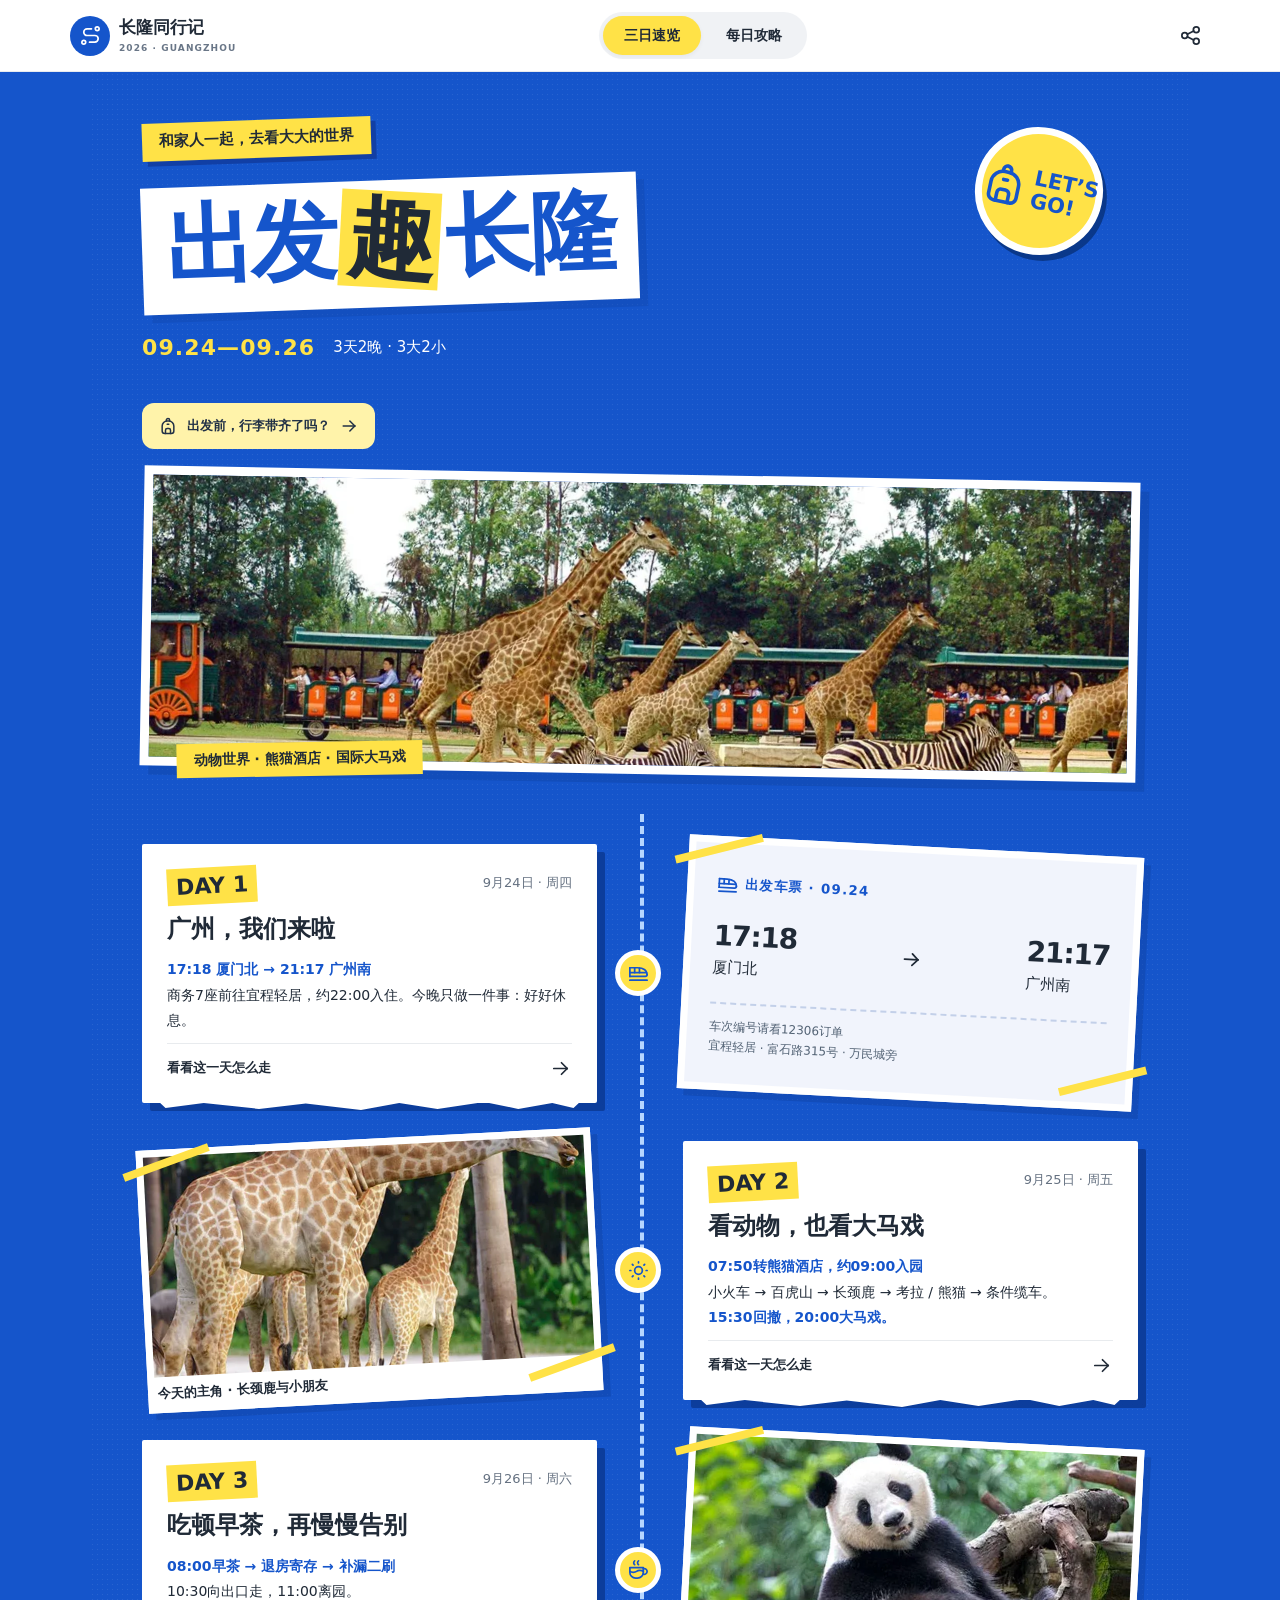
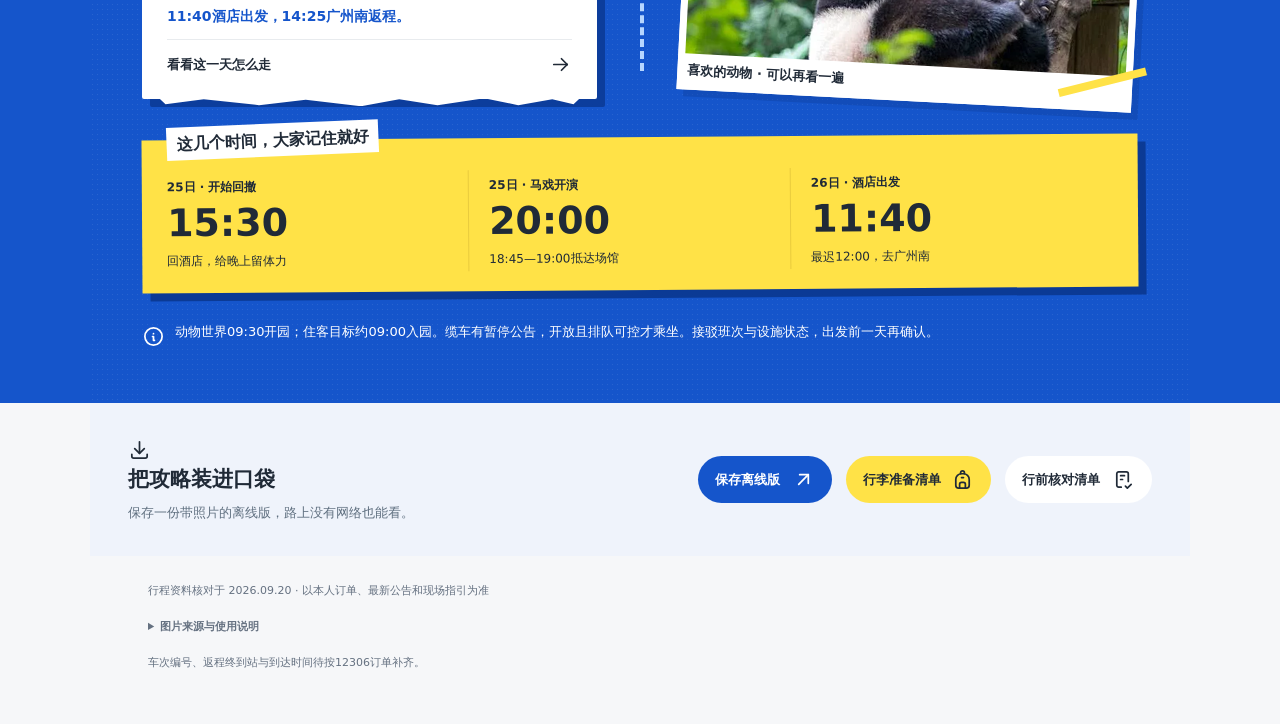
